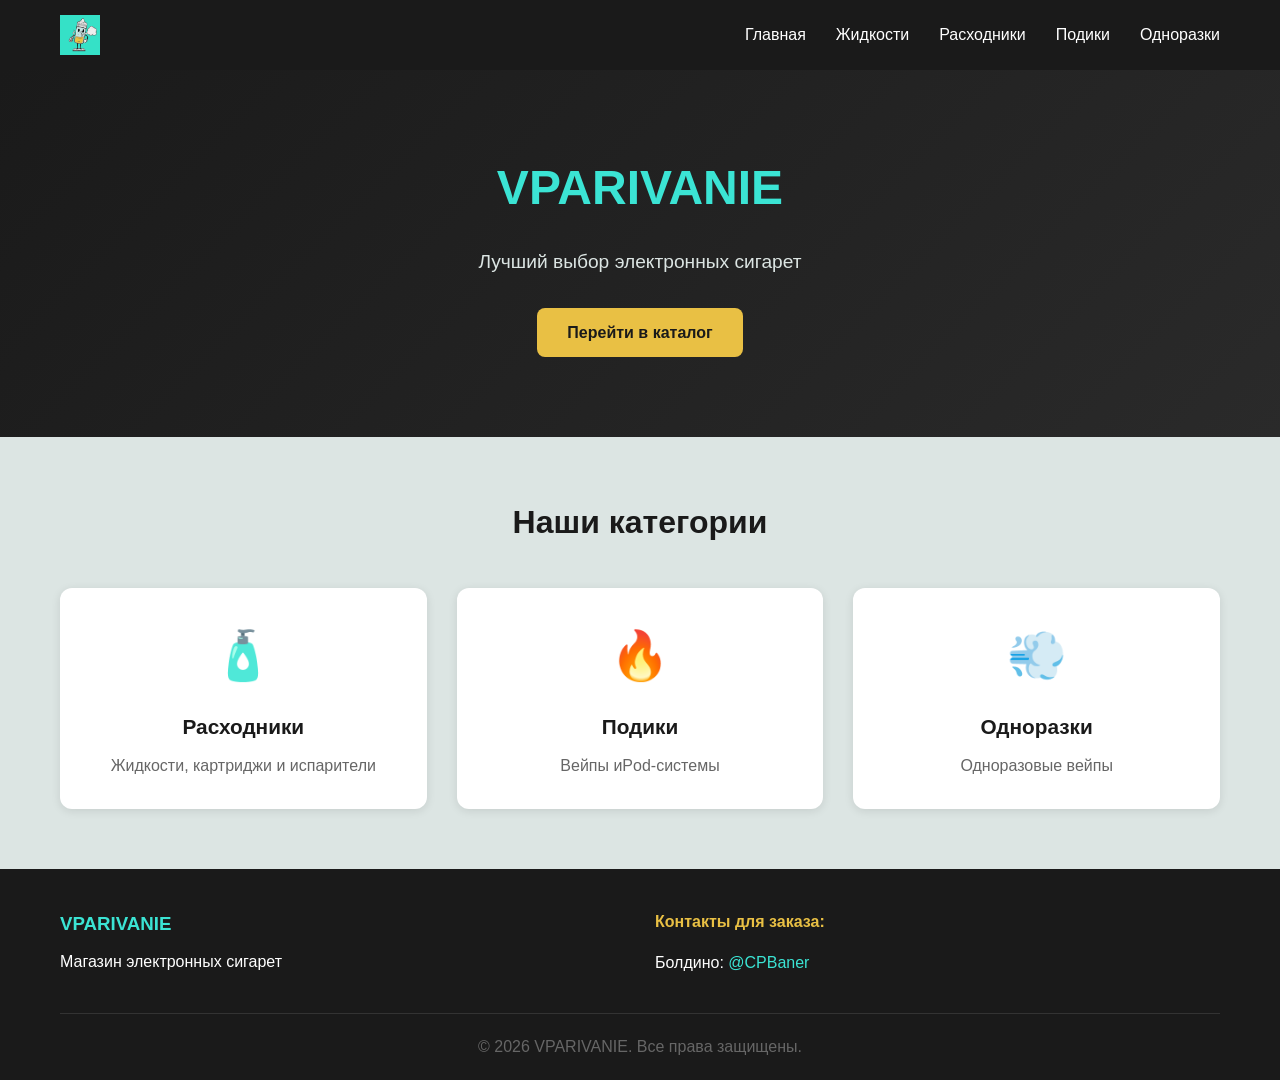
==== index.html @ 33a59606 "Initial commit" ====
<!DOCTYPE html>
<html lang="ru">
<head>
    <meta charset="UTF-8">
    <meta name="viewport" content="width=device-width, initial-scale=1.0">
    <title>VPARIVANIE - Магазин электронных сигарет</title>
    <link rel="stylesheet" href="style.css">
</head>
<body>
    <header class="header">
        <div class="container">
            <a href="index.html" class="logo">
                <img src="images/logo.png" alt="VPARIVANIE" class="logo-img">
            </a>
            <nav class="nav">
                <button class="nav-toggle" aria-label="Меню">
                    <span></span>
                    <span></span>
                    <span></span>
                </button>
                <ul class="nav-list">
                    <li><a href="index.html" class="nav-link">Главная</a></li>
                    <li><a href="жидкости.html" class="nav-link">Жидкости</a></li>
                    <li><a href="расходники.html" class="nav-link">Расходники</a></li>
                    <li><a href="подики.html" class="nav-link">Подики</a></li>
                    <li><a href="одноразки.html" class="nav-link">Одноразки</a></li>
                </ul>
            </nav>
        </div>
    </header>

    <main class="main">
        <section class="hero">
            <div class="container">
                <h1 class="hero-title">VPARIVANIE</h1>
                <p class="hero-subtitle">Лучший выбор электронных сигарет</p>
                <a href="жидкости.html" class="btn">Перейти в каталог</a>
            </div>
        </section>

        <section class="categories">
            <div class="container">
                <h2 class="section-title">Наши категории</h2>
                <div class="category-grid">
                    <a href="расходники.html" class="category-card">
                        <div class="category-icon">🧴</div>
                        <h3>Расходники</h3>
                        <p>Жидкости, картриджи и испарители</p>
                    </a>
                    <a href="подики.html" class="category-card">
                        <div class="category-icon">🔥</div>
                        <h3>Подики</h3>
                        <p>Вейпы иPod-системы</p>
                    </a>
                    <a href="одноразки.html" class="category-card">
                        <div class="category-icon">💨</div>
                        <h3>Одноразки</h3>
                        <p>Одноразовые вейпы</p>
                    </a>
                </div>
            </div>
        </section>
    </main>

    <footer class="footer">
        <div class="container">
            <div class="footer-content">
                <div class="footer-info">
                    <h3>VPARIVANIE</h3>
                    <p>Магазин электронных сигарет</p>
                </div>
                <div class="footer-contacts">
                    <h4>Контакты для заказа:</h4>
                    <p>Болдино: <a href="https://t.me/CPBaner" target="_blank">@CPBaner</a></p>
                </div>
            </div>
            <div class="footer-bottom">
                <p>&copy; 2026 VPARIVANIE. Все права защищены.</p>
            </div>
        </div>
    </footer>

    <script src="script.js"></script>
</body>
</html>
---- style.css ----
:root {
    --bg: #dce5e3;
    --btn: #e9c044;
    --accent: #3be4d4;
    --dark: #1a1a1a;
    --light: #ffffff;
    --gray: #666666;
    --border: #cccccc;
}

* {
    margin: 0;
    padding: 0;
    box-sizing: border-box;
}

body {
    font-family: -apple-system, BlinkMacSystemFont, 'Segoe UI', Roboto, Oxygen, Ubuntu, sans-serif;
    background-color: var(--bg);
    color: var(--dark);
    line-height: 1.6;
    min-height: 100vh;
    display: flex;
    flex-direction: column;
}

.container {
    max-width: 1200px;
    margin: 0 auto;
    padding: 0 20px;
}

/* Header */
.header {
    background-color: var(--dark);
    color: var(--light);
    padding: 15px 0;
    position: sticky;
    top: 0;
    z-index: 100;
}

.header .container {
    display: flex;
    justify-content: space-between;
    align-items: center;
}

.logo {
    display: flex;
    align-items: center;
    text-decoration: none;
}

.logo-img {
    height: 40px;
    width: auto;
}

.nav-list {
    display: flex;
    list-style: none;
    gap: 30px;
}

.nav-link {
    color: var(--light);
    text-decoration: none;
    font-weight: 500;
    transition: color 0.3s;
    padding: 5px 0;
}

.nav-link:hover {
    color: var(--accent);
}

.nav-toggle {
    display: none;
    flex-direction: column;
    gap: 5px;
    background: none;
    border: none;
    cursor: pointer;
    padding: 5px;
}

.nav-toggle span {
    display: block;
    width: 25px;
    height: 3px;
    background-color: var(--light);
    transition: 0.3s;
}

/* Main */
.main {
    flex: 1;
}

/* Hero */
.hero {
    background: linear-gradient(135deg, var(--dark) 0%, #2a2a2a 100%);
    color: var(--light);
    padding: 80px 0;
    text-align: center;
}

.hero-title {
    font-size: 3rem;
    margin-bottom: 20px;
    color: var(--accent);
}

.hero-subtitle {
    font-size: 1.2rem;
    margin-bottom: 30px;
    color: var(--bg);
}

.btn {
    display: inline-block;
    background-color: var(--btn);
    color: var(--dark);
    padding: 12px 30px;
    text-decoration: none;
    border-radius: 8px;
    font-weight: 600;
    border: none;
    cursor: pointer;
    transition: transform 0.3s, box-shadow 0.3s;
}

.btn:hover {
    transform: translateY(-2px);
    box-shadow: 0 5px 15px rgba(233, 192, 68, 0.3);
}

.btn-secondary {
    background-color: var(--accent);
    color: var(--dark);
}

/* Categories */
.categories {
    padding: 60px 0;
}

.section-title {
    text-align: center;
    font-size: 2rem;
    margin-bottom: 40px;
    color: var(--dark);
}

.category-grid {
    display: grid;
    grid-template-columns: repeat(auto-fit, minmax(280px, 1fr));
    gap: 30px;
}

.category-card {
    background-color: var(--light);
    border-radius: 12px;
    padding: 30px;
    text-align: center;
    text-decoration: none;
    color: var(--dark);
    transition: transform 0.3s, box-shadow 0.3s;
    box-shadow: 0 2px 10px rgba(0, 0, 0, 0.1);
}

.category-card:hover {
    transform: translateY(-5px);
    box-shadow: 0 10px 25px rgba(0, 0, 0, 0.15);
}

.category-icon {
    font-size: 3rem;
    margin-bottom: 15px;
}

.category-card h3 {
    margin-bottom: 10px;
    font-size: 1.3rem;
}

.category-card p {
    color: var(--gray);
}

/* Page Header */
.page-header {
    background-color: var(--dark);
    color: var(--light);
    padding: 60px 0;
    text-align: center;
}

.page-header h1 {
    font-size: 2.5rem;
    margin-bottom: 10px;
    color: var(--accent);
}

.page-header p {
    color: var(--bg);
    font-size: 1.1rem;
}

.page-content {
    padding: 60px 0;
}

/* Product Grid */
.product-grid {
    display: grid;
    grid-template-columns: repeat(auto-fill, minmax(250px, 1fr));
    gap: 30px;
}

.product-card {
    background-color: var(--light);
    border-radius: 12px;
    overflow: hidden;
    box-shadow: 0 2px 10px rgba(0, 0, 0, 0.1);
    transition: transform 0.3s, box-shadow 0.3s;
}

.product-card:hover {
    transform: translateY(-5px);
    box-shadow: 0 10px 25px rgba(0, 0, 0, 0.15);
}

.product-image {
    width: 100%;
    height: 200px;
    background-color: var(--border);
    display: flex;
    align-items: center;
    justify-content: center;
    color: var(--gray);
    font-size: 0.9rem;
}

.product-info {
    padding: 20px;
}

.product-name {
    font-size: 1.1rem;
    font-weight: 600;
    margin-bottom: 8px;
}

.product-description {
    color: var(--gray);
    font-size: 0.9rem;
    margin-bottom: 15px;
    line-height: 1.4;
}

.product-price {
    font-size: 1.2rem;
    font-weight: 700;
    color: var(--dark);
}

.product-status {
    display: inline-block;
    padding: 4px 12px;
    border-radius: 20px;
    font-size: 0.8rem;
    font-weight: 600;
    margin-top: 10px;
}

.product-status.in-stock {
    background-color: #e8f5e9;
    color: #2e7d32;
}

.product-status.out-of-stock {
    background-color: #ffebee;
    color: #c62828;
}

/* Brand Grid */
.brand-grid {
    display: grid;
    grid-template-columns: repeat(auto-fill, minmax(200px, 1fr));
    gap: 20px;
}

.brand-card {
    background-color: var(--light);
    border-radius: 12px;
    padding: 30px;
    text-align: center;
    cursor: pointer;
    box-shadow: 0 2px 10px rgba(0, 0, 0, 0.1);
    transition: transform 0.3s, box-shadow 0.3s;
}

.brand-card:hover {
    transform: translateY(-5px);
    box-shadow: 0 10px 25px rgba(0, 0, 0, 0.15);
}

.brand-card h3 {
    margin-bottom: 10px;
    font-size: 1.2rem;
}

.brand-card p {
    color: var(--gray);
    font-size: 0.9rem;
}

/* Overlay */
.overlay {
    display: none;
    position: fixed;
    top: 0;
    left: 0;
    width: 100%;
    height: 100%;
    background-color: rgba(0, 0, 0, 0.7);
    z-index: 1000;
    align-items: center;
    justify-content: center;
    padding: 20px;
}

.overlay.active {
    display: flex;
}

.overlay-content {
    background-color: var(--light);
    border-radius: 12px;
    padding: 30px;
    max-width: 600px;
    width: 100%;
    max-height: 80vh;
    overflow-y: auto;
    position: relative;
}

.overlay-close {
    position: absolute;
    top: 15px;
    right: 20px;
    background: none;
    border: none;
    font-size: 2rem;
    cursor: pointer;
    color: var(--gray);
    line-height: 1;
}

.overlay-close:hover {
    color: var(--dark);
}

#overlayTitle {
    margin-bottom: 20px;
    color: var(--dark);
}

#overlayBody {
    color: var(--gray);
}

.product-list-item {
    display: flex;
    justify-content: space-between;
    align-items: center;
    padding: 12px 0;
    border-bottom: 1px solid var(--border);
}

.product-list-item:last-child {
    border-bottom: none;
}

.product-list-item .name {
    font-weight: 500;
}

.product-list-item .status {
    padding: 4px 12px;
    border-radius: 20px;
    font-size: 0.8rem;
    font-weight: 600;
}

.product-list-item .status.in-stock {
    background-color: #e8f5e9;
    color: #2e7d32;
}

.product-list-item .status.out-of-stock {
    background-color: #ffebee;
    color: #c62828;
}

/* Footer */
.footer {
    background-color: var(--dark);
    color: var(--light);
    padding: 40px 0 20px;
    margin-top: auto;
}

.footer-content {
    display: grid;
    grid-template-columns: repeat(auto-fit, minmax(250px, 1fr));
    gap: 30px;
    margin-bottom: 30px;
}

.footer-info h3 {
    margin-bottom: 10px;
    color: var(--accent);
}

.footer-contacts h4 {
    margin-bottom: 15px;
    color: var(--btn);
}

.footer-contacts p {
    margin-bottom: 8px;
}

.footer-contacts a {
    color: var(--accent);
    text-decoration: none;
}

.footer-contacts a:hover {
    text-decoration: underline;
}

.footer-bottom {
    text-align: center;
    padding-top: 20px;
    border-top: 1px solid #333;
    color: var(--gray);
}

/* Admin Panel */
.admin-container {
    max-width: 900px;
    margin: 0 auto;
}

.login-form {
    background-color: var(--light);
    border-radius: 12px;
    padding: 40px;
    box-shadow: 0 2px 10px rgba(0, 0, 0, 0.1);
    max-width: 400px;
    margin: 0 auto;
    text-align: center;
}

.login-form h2 {
    margin-bottom: 25px;
    color: var(--dark);
}

.form-group {
    margin-bottom: 20px;
    text-align: left;
}

.form-group label {
    display: block;
    margin-bottom: 8px;
    font-weight: 500;
}

.form-group input {
    width: 100%;
    padding: 12px;
    border: 2px solid var(--border);
    border-radius: 8px;
    font-size: 1rem;
    transition: border-color 0.3s;
}

.form-group input:focus {
    outline: none;
    border-color: var(--accent);
}

.admin-header {
    display: flex;
    justify-content: space-between;
    align-items: center;
    margin-bottom: 20px;
    flex-wrap: wrap;
    gap: 15px;
}

.admin-actions {
    display: flex;
    gap: 10px;
}

.admin-search {
    margin-bottom: 20px;
}

.admin-search input {
    width: 100%;
    max-width: 500px;
    padding: 12px 16px;
    border: 2px solid var(--border);
    border-radius: 8px;
    font-size: 1rem;
    transition: border-color 0.3s;
}

.admin-search input:focus {
    outline: none;
    border-color: var(--accent);
}

.admin-tabs {
    display: flex;
    gap: 10px;
    margin-bottom: 20px;
    flex-wrap: wrap;
}

.admin-tab {
    background-color: var(--light);
    border: 2px solid var(--border);
    padding: 10px 20px;
    border-radius: 8px;
    cursor: pointer;
    font-weight: 500;
    transition: all 0.3s;
}

.admin-tab.active {
    background-color: var(--accent);
    border-color: var(--accent);
    color: var(--dark);
}

.admin-tab:hover {
    border-color: var(--accent);
}

.admin-section {
    display: none;
    background-color: var(--light);
    border-radius: 12px;
    padding: 25px;
}

.admin-section.active {
    display: block;
}

.admin-section h3 {
    margin-bottom: 20px;
    color: var(--dark);
}

.admin-item {
    display: flex;
    justify-content: space-between;
    align-items: center;
    padding: 15px 0;
    border-bottom: 1px solid var(--border);
}

.admin-item:last-child {
    border-bottom: none;
}

.admin-item-info {
    flex: 1;
}

.admin-item-name {
    font-weight: 600;
    margin-bottom: 4px;
}

.admin-item-desc {
    font-size: 0.9rem;
    color: var(--gray);
}

.toggle-btn {
    padding: 8px 16px;
    border-radius: 6px;
    border: none;
    cursor: pointer;
    font-weight: 600;
    transition: all 0.3s;
}

.toggle-btn.in-stock {
    background-color: #e8f5e9;
    color: #2e7d32;
}

.toggle-btn.out-of-stock {
    background-color: #ffebee;
    color: #c62828;
}

/* Mobile Navigation */
@media (max-width: 768px) {
    .nav-toggle {
        display: flex;
    }

    .nav-list {
        position: fixed;
        top: 70px;
        left: 0;
        right: 0;
        background-color: var(--dark);
        flex-direction: column;
        padding: 20px;
        gap: 15px;
        transform: translateY(-150%);
        transition: transform 0.3s;
        box-shadow: 0 5px 10px rgba(0, 0, 0, 0.2);
    }

    .nav-list.active {
        transform: translateY(0);
    }

    .hero-title {
        font-size: 2rem;
    }

    .hero {
        padding: 50px 0;
    }

    .category-grid,
    .product-grid {
        grid-template-columns: 1fr;
    }

    .brand-grid {
        grid-template-columns: repeat(auto-fill, minmax(150px, 1fr));
    }

    .admin-tabs {
        justify-content: center;
    }

    .admin-header {
        flex-direction: column;
        gap: 15px;
        text-align: center;
    }

    .admin-search input {
        max-width: 100%;
    }
}

/* Tablet */
@media (min-width: 769px) and (max-width: 1024px) {
    .category-grid {
        grid-template-columns: repeat(2, 1fr);
    }

    .product-grid {
        grid-template-columns: repeat(2, 1fr);
    }
}

/* Desktop */
@media (min-width: 1025px) {
    .product-grid {
        grid-template-columns: repeat(auto-fill, minmax(250px, 1fr));
    }
}
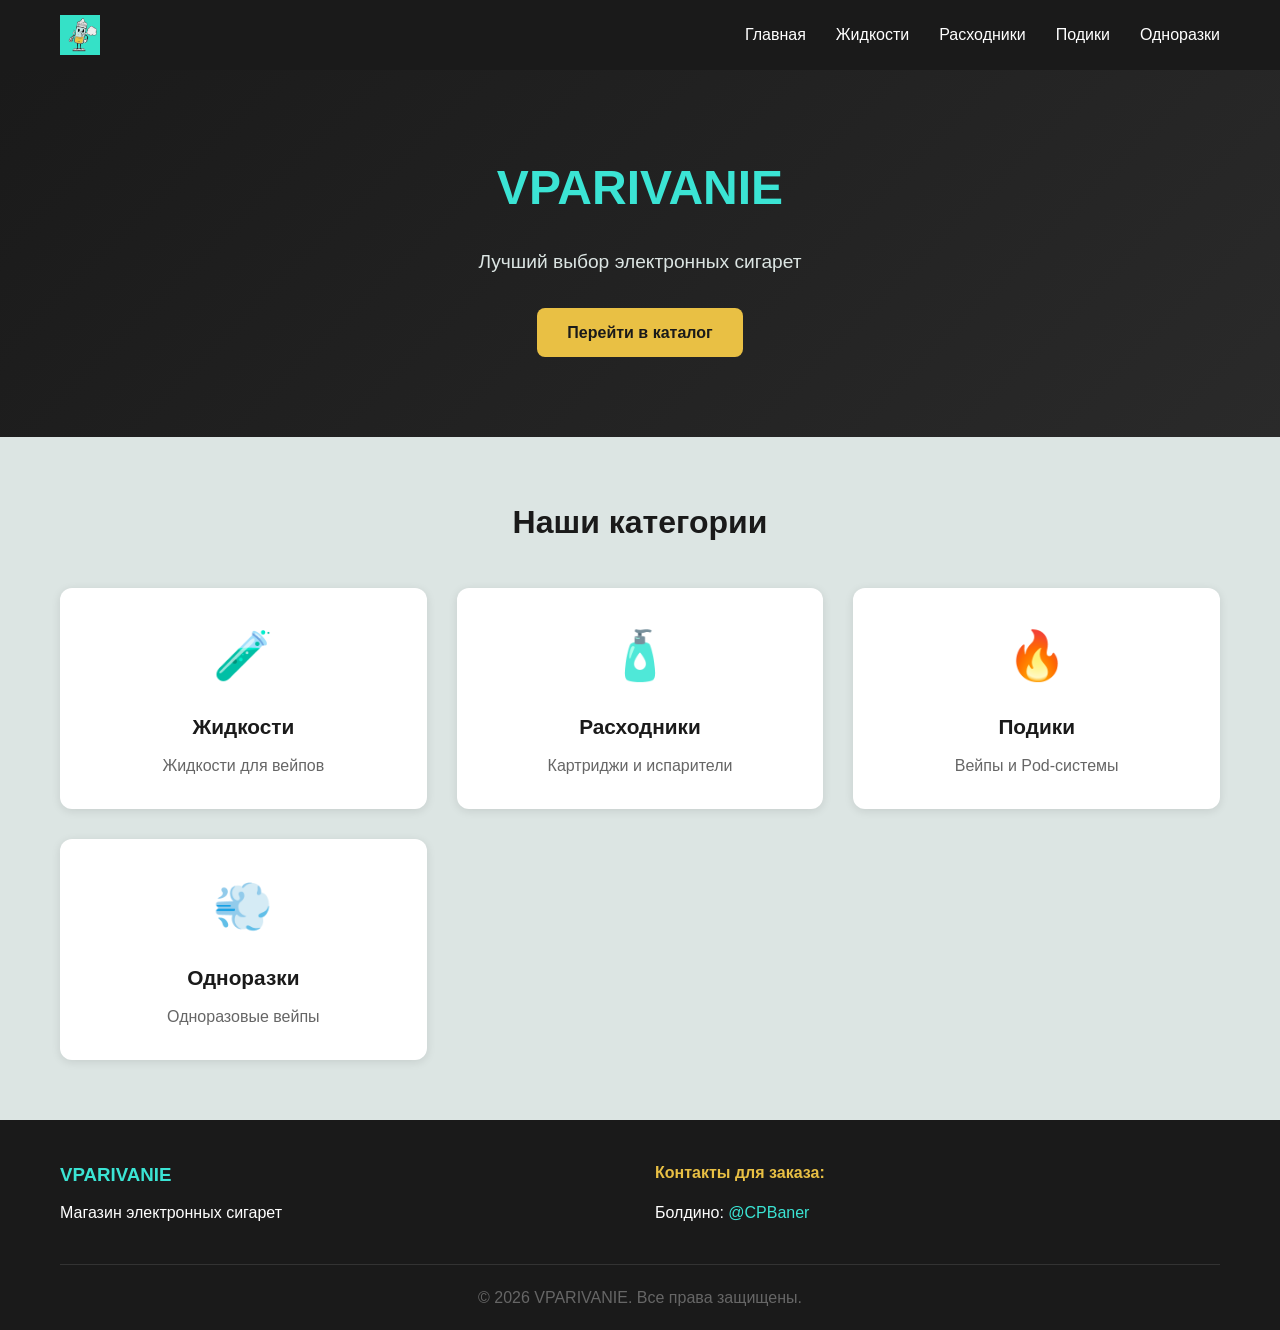
==== commit b990d36f: "Add liquids card to homepage" ====
--- a/index.html
+++ b/index.html
@@ -42,15 +42,20 @@
             <div class="container">
                 <h2 class="section-title">Наши категории</h2>
                 <div class="category-grid">
+                    <a href="жидкости.html" class="category-card">
+                        <div class="category-icon">🧪</div>
+                        <h3>Жидкости</h3>
+                        <p>Жидкости для вейпов</p>
+                    </a>
                     <a href="расходники.html" class="category-card">
                         <div class="category-icon">🧴</div>
                         <h3>Расходники</h3>
-                        <p>Жидкости, картриджи и испарители</p>
+                        <p>Картриджи и испарители</p>
                     </a>
                     <a href="подики.html" class="category-card">
                         <div class="category-icon">🔥</div>
                         <h3>Подики</h3>
-                        <p>Вейпы иPod-системы</p>
+                        <p>Вейпы и Pod-системы</p>
                     </a>
                     <a href="одноразки.html" class="category-card">
                         <div class="category-icon">💨</div>
